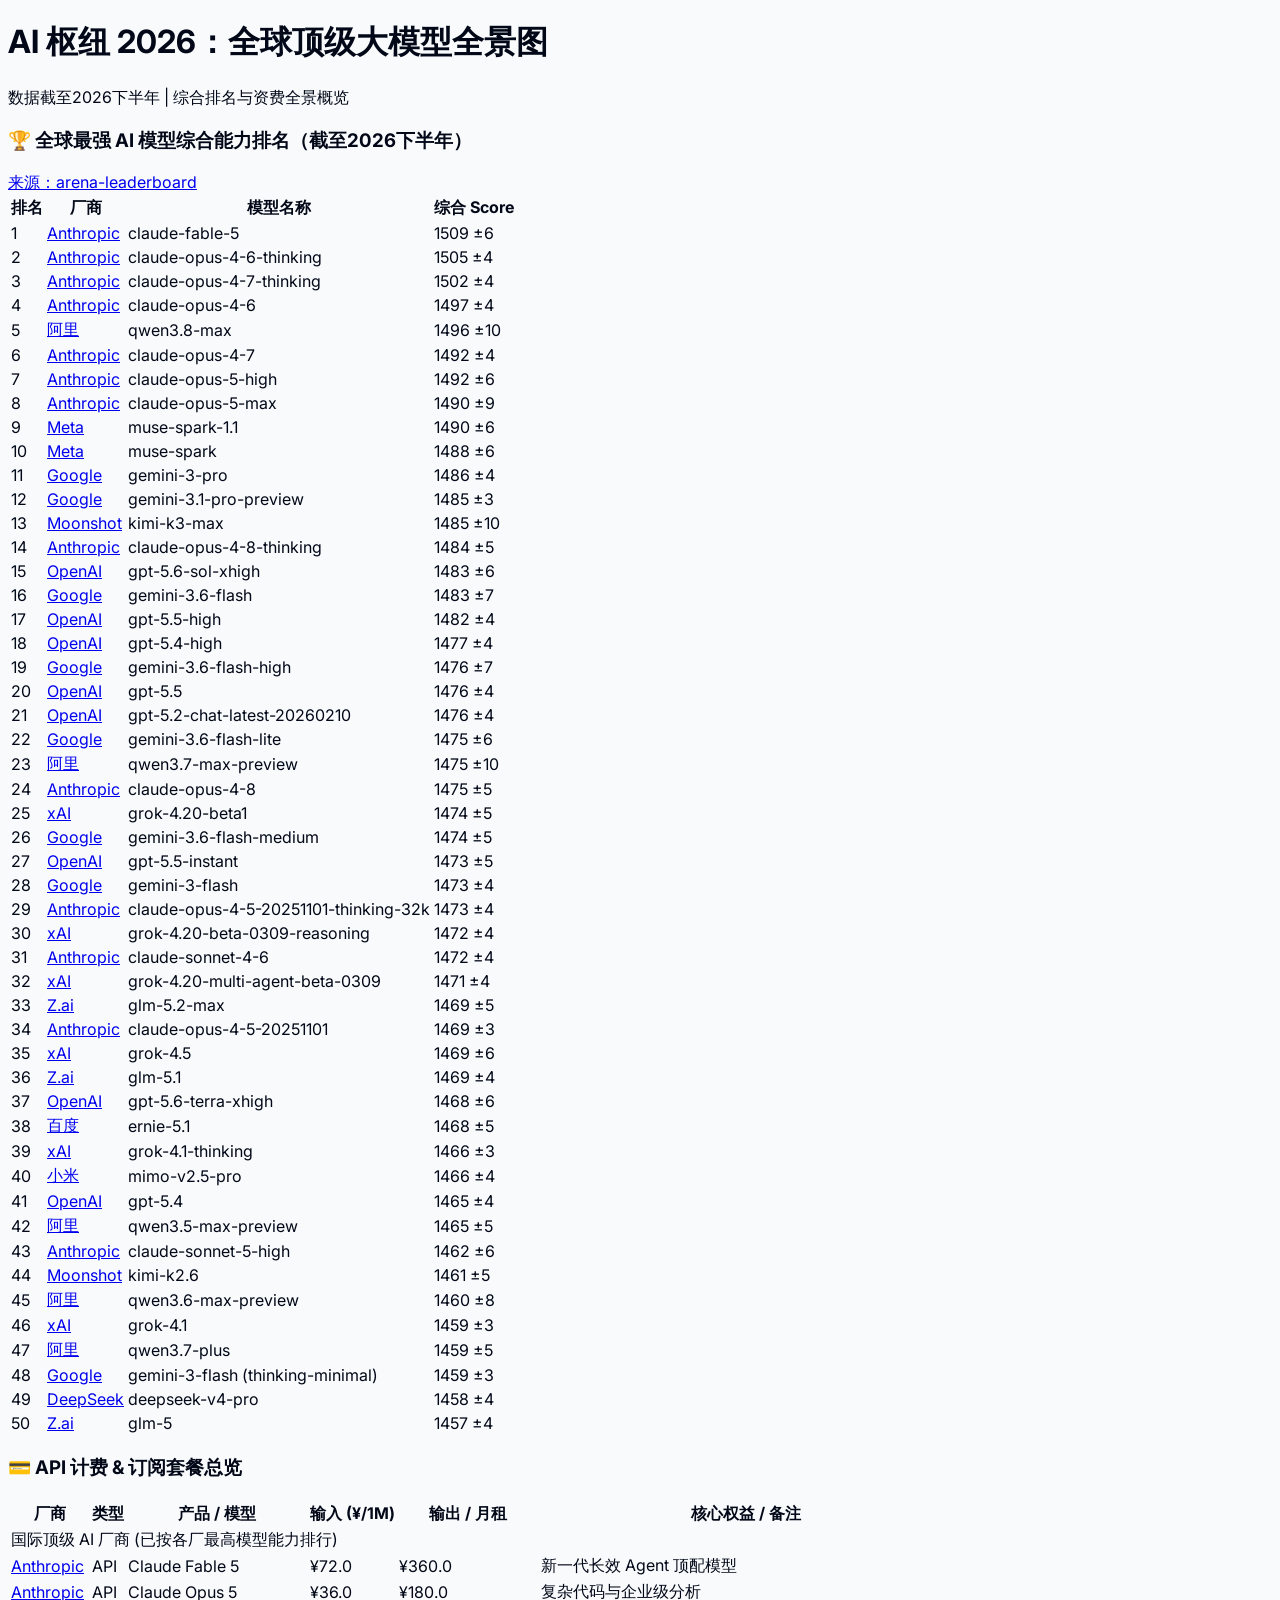
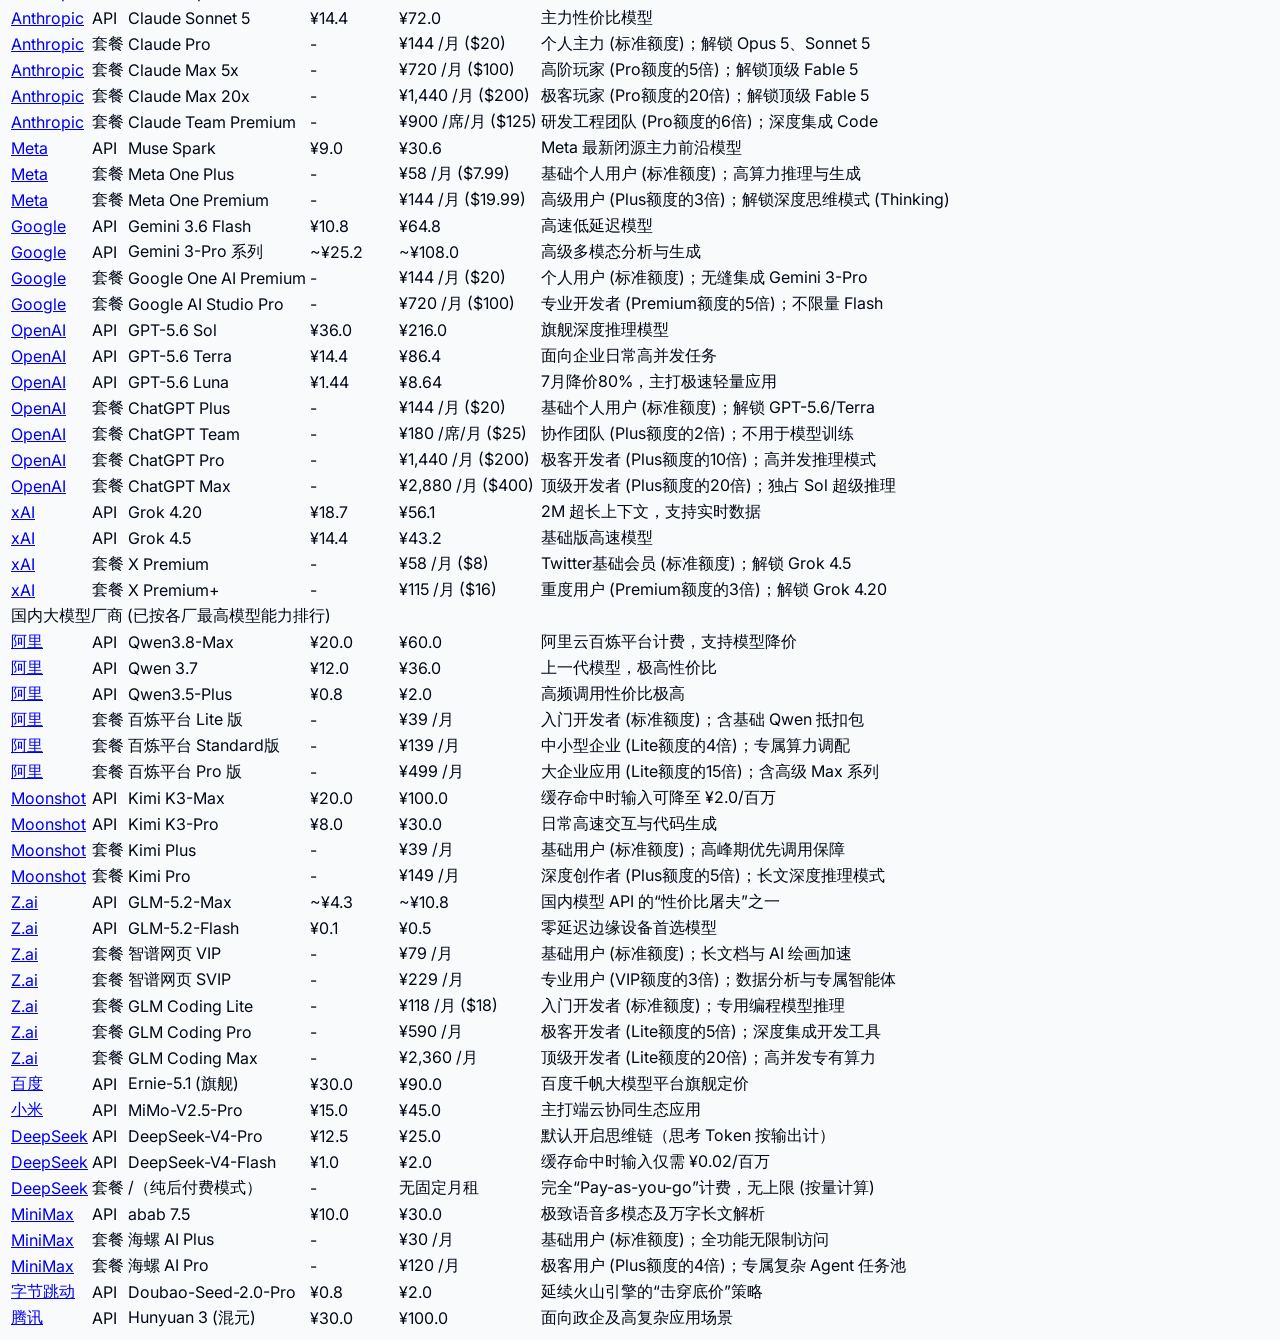
==== index.html @ 452c0cf6 "sync: left align columns on gh-pages" ====
<!DOCTYPE html>
<html lang="zh-CN">
<head>
    <meta charset="UTF-8">
    <meta name="viewport" content="width=device-width, initial-scale=1.0">
    <title>AI大模型深度报告 2026</title>
    <script src="https://cdn.tailwindcss.com"></script>
    <script>
      tailwind.config = {
        darkMode: ["class"],
        theme: {
          extend: {
            colors: {
              border: "hsl(var(--border))",
              input: "hsl(var(--input))",
              ring: "hsl(var(--ring))",
              background: "hsl(var(--background))",
              foreground: "hsl(var(--foreground))",
              primary: { DEFAULT: "hsl(var(--primary))", foreground: "hsl(var(--primary-foreground))" },
              secondary: { DEFAULT: "hsl(var(--secondary))", foreground: "hsl(var(--secondary-foreground))" },
              destructive: { DEFAULT: "hsl(var(--destructive))", foreground: "hsl(var(--destructive-foreground))" },
              muted: { DEFAULT: "hsl(var(--muted))", foreground: "hsl(var(--muted-foreground))" },
              accent: { DEFAULT: "hsl(var(--accent))", foreground: "hsl(var(--accent-foreground))" },
              card: { DEFAULT: "hsl(var(--card))", foreground: "hsl(var(--card-foreground))" },
            }
          }
        }
      }
    </script>
    <link rel="stylesheet" href="style.css">
</head>
<body class="bg-background text-foreground h-screen w-screen flex flex-col p-4 md:p-6 gap-6 overflow-hidden">
    
    <!-- Header -->
    <div class="flex justify-between items-end shrink-0 px-2">
        <div>
            <h1 class="text-3xl font-extrabold tracking-tight">AI 枢纽 2026：全球顶级大模型全景图</h1>
            <p class="text-sm text-muted-foreground mt-2 font-medium">数据截至2026下半年 | 综合排名与资费全景概览</p>
        </div>
    </div>

    <!-- Main Layout (Full height flex with internal scroll) -->
    <div class="flex-1 grid grid-cols-1 xl:grid-cols-[33%_67%] gap-6 min-h-0">
        
        <!-- Left Column: Top 50 -->
        <div class="rounded-xl border bg-card text-card-foreground shadow-sm flex flex-col min-h-0 relative overflow-hidden">
            <div class="px-6 py-4 border-b shrink-0 bg-muted/10 backdrop-blur-sm z-20 flex justify-between items-center">
                <h3 class="text-lg font-bold">🏆 全球最强 AI 模型综合能力排名（截至2026下半年）</h3>
                <a href="https://huggingface.co/spaces/lmarena-ai/arena-leaderboard" target="_blank" class="text-[10px] text-muted-foreground hover:text-foreground bg-muted px-2 py-1 rounded shadow-sm border transition-colors hover:bg-muted/80" title="访问 LMSYS Leaderboard">来源：arena-leaderboard</a>
            </div>
            <div class="flex-1 overflow-y-auto custom-scrollbar relative z-0">
                <table class="w-full text-sm">
                    <thead class="[&_tr]:border-b sticky top-0 bg-card/95 backdrop-blur z-10 shadow-sm">
                        <tr class="text-muted-foreground">
                            <th class="h-8 px-2 text-center font-medium w-12">排名</th>
                            <th class="h-8 px-2 text-left font-medium w-24">厂商</th>
                            <th class="h-8 px-2 text-left font-medium w-auto">模型名称</th>
                            <th class="h-8 px-2 text-left font-medium w-20">综合 Score</th>
                        </tr>
                    </thead>
                    <tbody id="top50-tbody" class="[&_tr:last-child]:border-0">
                        <!-- JS Inject -->
                    </tbody>
                </table>
            </div>
        </div>

        <!-- Right Column: Unified Pricing & Plans -->
        <div class="rounded-xl border bg-card text-card-foreground shadow-sm flex flex-col min-h-0 relative overflow-hidden">
            <div class="px-6 py-4 border-b shrink-0 bg-muted/10 backdrop-blur-sm z-20">
                <h3 class="text-lg font-bold">💳 API 计费 & 订阅套餐总览</h3>
            </div>
            <div class="flex-1 overflow-y-auto custom-scrollbar relative z-0">
                <table class="w-full text-sm">
                    <thead class="[&_tr]:border-b sticky top-0 bg-card/95 backdrop-blur z-10 shadow-sm">
                        <tr class="text-muted-foreground">
                            <th class="h-8 px-6 text-left font-medium">厂商</th>
                            <th class="h-8 px-4 text-left font-medium w-20">类型</th>
                            <th class="h-8 px-4 text-left font-medium">产品 / 模型</th>
                            <th class="h-8 px-4 text-right font-medium whitespace-nowrap">输入 (¥/1M)</th>
                            <th class="h-8 px-4 text-right font-medium whitespace-nowrap">输出 / 月租</th>
                            <th class="h-8 px-6 text-left font-medium max-w-[250px]">核心权益 / 备注</th>
                        </tr>
                    </thead>
                    <tbody id="unified-pricing-tbody" class="[&_tr:last-child]:border-0">
                        <!-- JS Inject -->
                    </tbody>
                </table>
            </div>
        </div>

    </div>

    <script type="module" src="script.js"></script>
</body>
</html>
---- style.css ----
@import url('https://fonts.googleapis.com/css2?family=Inter:wght@400;500;600;700&display=swap');

:root {
  --background: 210 40% 98%;
  --foreground: 222.2 84% 4.9%;
  --card: 0 0% 100%;
  --card-foreground: 222.2 84% 4.9%;
  --popover: 0 0% 100%;
  --popover-foreground: 222.2 84% 4.9%;
  --primary: 221.2 83.2% 53.3%;
  --primary-foreground: 210 40% 98%;
  --secondary: 210 40% 96.1%;
  --secondary-foreground: 222.2 47.4% 11.2%;
  --muted: 210 40% 96.1%;
  --muted-foreground: 215.4 16.3% 46.9%;
  --accent: 210 40% 96.1%;
  --accent-foreground: 222.2 47.4% 11.2%;
  --destructive: 0 84.2% 60.2%;
  --destructive-foreground: 210 40% 98%;
  --border: 214.3 31.8% 91.4%;
  --input: 214.3 31.8% 91.4%;
  --ring: 221.2 83.2% 53.3%;
  --radius: 0.75rem;
}

body {
  font-family: 'Inter', sans-serif;
  background-color: hsl(var(--background));
  color: hsl(var(--foreground));
  -webkit-font-smoothing: antialiased;
}

/* Custom Scrollbar for sleek UI */
.custom-scrollbar::-webkit-scrollbar {
  width: 6px;
  height: 6px;
}
.custom-scrollbar::-webkit-scrollbar-track {
  background: transparent;
}
.custom-scrollbar::-webkit-scrollbar-thumb {
  background: hsl(var(--border));
  border-radius: 9999px;
}
.custom-scrollbar::-webkit-scrollbar-thumb:hover {
  background: hsl(var(--muted-foreground));
}
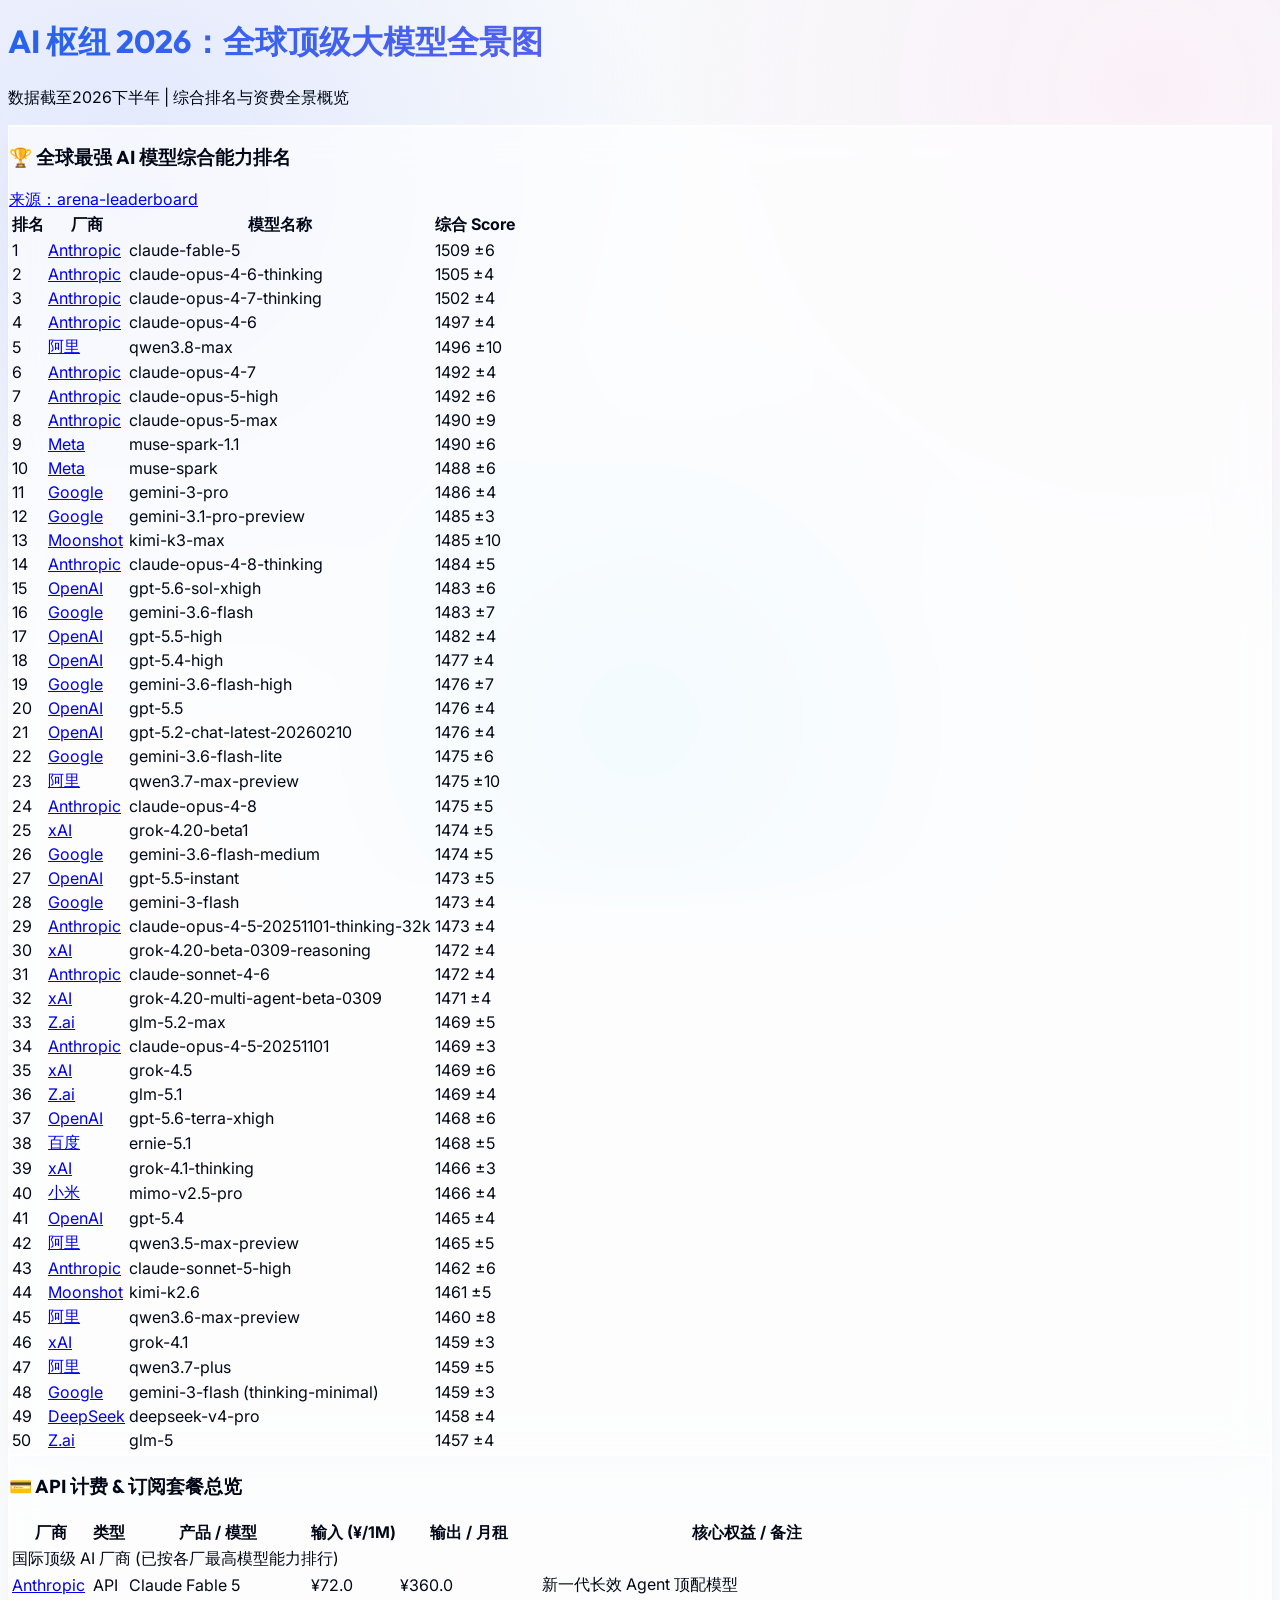
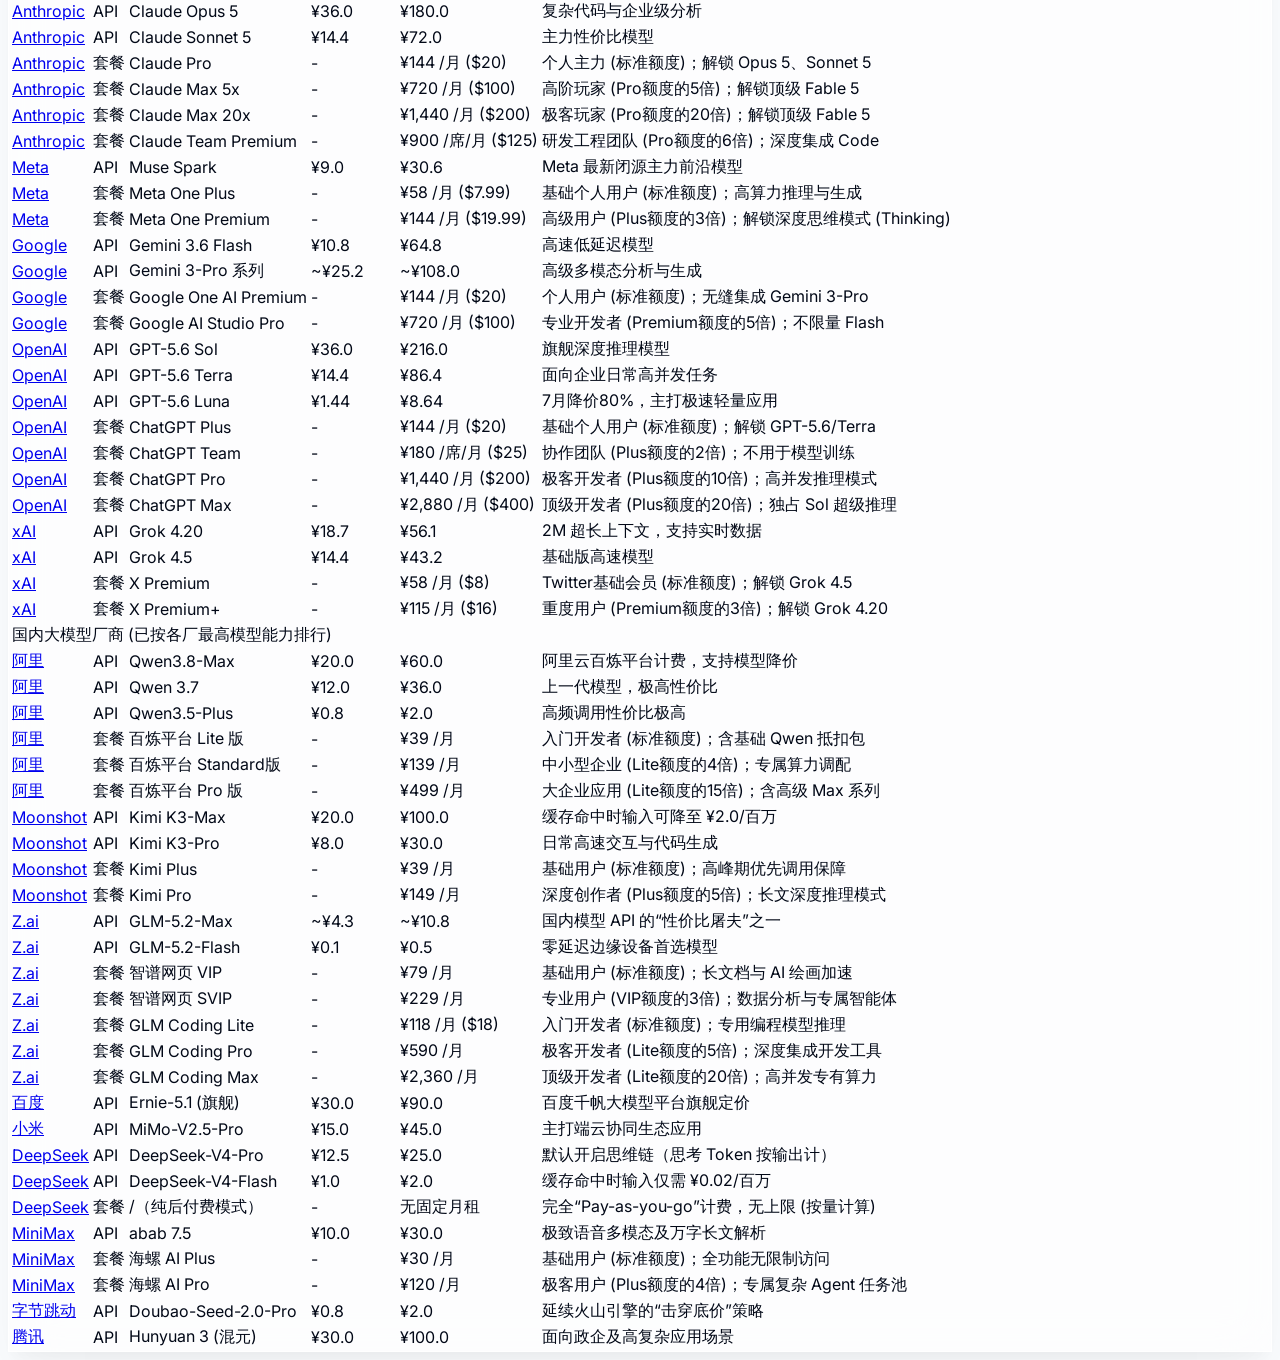
==== commit 71a02290: "sync: ultra premium glassmorphism redesign on gh-pages" ====
--- a/index.html
+++ b/index.html
@@ -29,12 +29,13 @@
     </script>
     <link rel="stylesheet" href="style.css">
 </head>
-<body class="bg-background text-foreground h-screen w-screen flex flex-col p-4 md:p-6 gap-6 overflow-hidden">
-    
+<body class="bg-background text-foreground h-screen w-full flex flex-col items-center overflow-hidden">
+    <div class="bg-animated"></div>
+    <div class="w-full max-w-screen-2xl h-full flex flex-col p-4 md:p-6 md:py-8 gap-6 min-h-0">
     <!-- Header -->
-    <div class="flex justify-between items-end shrink-0 px-2">
+    <div class="flex justify-between items-end shrink-0 px-2 animate-fade-in">
         <div>
-            <h1 class="text-3xl font-extrabold tracking-tight">AI 枢纽 2026：全球顶级大模型全景图</h1>
+            <h1 class="text-4xl md:text-5xl font-extrabold tracking-tight text-gradient pb-1">AI 枢纽 2026：全球顶级大模型全景图</h1>
             <p class="text-sm text-muted-foreground mt-2 font-medium">数据截至2026下半年 | 综合排名与资费全景概览</p>
         </div>
     </div>
@@ -43,9 +44,9 @@
     <div class="flex-1 grid grid-cols-1 xl:grid-cols-[33%_67%] gap-6 min-h-0">
         
         <!-- Left Column: Top 50 -->
-        <div class="rounded-xl border bg-card text-card-foreground shadow-sm flex flex-col min-h-0 relative overflow-hidden">
-            <div class="px-6 py-4 border-b shrink-0 bg-muted/10 backdrop-blur-sm z-20 flex justify-between items-center">
-                <h3 class="text-lg font-bold">🏆 全球最强 AI 模型综合能力排名（截至2026下半年）</h3>
+        <div class="glass-card rounded-2xl text-card-foreground flex flex-col min-h-0 relative overflow-hidden animate-fade-in delay-100">
+            <div class="px-6 py-5 border-b border-white/40 shrink-0 bg-white/40 z-20 flex justify-between items-center">
+                <h3 class="text-lg font-bold font-outfit text-slate-800">🏆 全球最强 AI 模型综合能力排名</h3>
                 <a href="https://huggingface.co/spaces/lmarena-ai/arena-leaderboard" target="_blank" class="text-[10px] text-muted-foreground hover:text-foreground bg-muted px-2 py-1 rounded shadow-sm border transition-colors hover:bg-muted/80" title="访问 LMSYS Leaderboard">来源：arena-leaderboard</a>
             </div>
             <div class="flex-1 overflow-y-auto custom-scrollbar relative z-0">
@@ -66,9 +67,9 @@
         </div>
 
         <!-- Right Column: Unified Pricing & Plans -->
-        <div class="rounded-xl border bg-card text-card-foreground shadow-sm flex flex-col min-h-0 relative overflow-hidden">
-            <div class="px-6 py-4 border-b shrink-0 bg-muted/10 backdrop-blur-sm z-20">
-                <h3 class="text-lg font-bold">💳 API 计费 & 订阅套餐总览</h3>
+        <div class="glass-card rounded-2xl text-card-foreground flex flex-col min-h-0 relative overflow-hidden animate-fade-in delay-200">
+            <div class="px-6 py-5 border-b border-white/40 shrink-0 bg-white/40 z-20">
+                <h3 class="text-lg font-bold font-outfit text-slate-800">💳 API 计费 & 订阅套餐总览</h3>
             </div>
             <div class="flex-1 overflow-y-auto custom-scrollbar relative z-0">
                 <table class="w-full text-sm">
@@ -77,8 +78,8 @@
                             <th class="h-8 px-6 text-left font-medium">厂商</th>
                             <th class="h-8 px-4 text-left font-medium w-20">类型</th>
                             <th class="h-8 px-4 text-left font-medium">产品 / 模型</th>
-                            <th class="h-8 px-4 text-right font-medium whitespace-nowrap">输入 (¥/1M)</th>
-                            <th class="h-8 px-4 text-right font-medium whitespace-nowrap">输出 / 月租</th>
+                            <th class="h-8 px-4 text-left font-medium whitespace-nowrap">输入 (¥/1M)</th>
+                            <th class="h-8 px-4 text-left font-medium whitespace-nowrap">输出 / 月租</th>
                             <th class="h-8 px-6 text-left font-medium max-w-[250px]">核心权益 / 备注</th>
                         </tr>
                     </thead>
@@ -90,6 +91,7 @@
         </div>
 
     </div>
+    </div>
 
     <script type="module" src="script.js"></script>
 </body>
--- a/style.css
+++ b/style.css
@@ -1,36 +1,87 @@
-@import url('https://fonts.googleapis.com/css2?family=Inter:wght@400;500;600;700&display=swap');
+@import url('https://fonts.googleapis.com/css2?family=Inter:wght@400;500;600;700&family=Outfit:wght@500;700;800;900&display=swap');
 
 :root {
   --background: 210 40% 98%;
   --foreground: 222.2 84% 4.9%;
   --card: 0 0% 100%;
   --card-foreground: 222.2 84% 4.9%;
-  --popover: 0 0% 100%;
-  --popover-foreground: 222.2 84% 4.9%;
   --primary: 221.2 83.2% 53.3%;
   --primary-foreground: 210 40% 98%;
-  --secondary: 210 40% 96.1%;
-  --secondary-foreground: 222.2 47.4% 11.2%;
   --muted: 210 40% 96.1%;
   --muted-foreground: 215.4 16.3% 46.9%;
-  --accent: 210 40% 96.1%;
-  --accent-foreground: 222.2 47.4% 11.2%;
-  --destructive: 0 84.2% 60.2%;
-  --destructive-foreground: 210 40% 98%;
   --border: 214.3 31.8% 91.4%;
-  --input: 214.3 31.8% 91.4%;
-  --ring: 221.2 83.2% 53.3%;
-  --radius: 0.75rem;
 }
 
 body {
   font-family: 'Inter', sans-serif;
-  background-color: hsl(var(--background));
   color: hsl(var(--foreground));
   -webkit-font-smoothing: antialiased;
+  background-color: #f8fafc;
 }
 
-/* Custom Scrollbar for sleek UI */
+/* Animated Mesh Gradient Background */
+.bg-animated {
+  position: fixed;
+  top: 0; left: 0; width: 100vw; height: 100vh;
+  z-index: -1;
+  background: 
+    radial-gradient(circle at 10% 20%, rgba(199, 210, 254, 0.45) 0%, transparent 40%),
+    radial-gradient(circle at 90% 10%, rgba(252, 231, 243, 0.45) 0%, transparent 40%),
+    radial-gradient(circle at 50% 80%, rgba(186, 230, 253, 0.45) 0%, transparent 40%);
+  background-size: 100% 100%;
+  animation: bgShift 15s ease-in-out infinite alternate;
+}
+
+@keyframes bgShift {
+  0% { transform: scale(1); }
+  50% { transform: scale(1.1) translate(2%, 2%); }
+  100% { transform: scale(1) translate(-2%, -2%); }
+}
+
+h1, h2, h3, .font-outfit {
+  font-family: 'Outfit', sans-serif;
+}
+
+/* Premium Glassmorphism Cards */
+.glass-card {
+  background: rgba(255, 255, 255, 0.65);
+  backdrop-filter: blur(24px);
+  -webkit-backdrop-filter: blur(24px);
+  border: 1px solid rgba(255, 255, 255, 0.7);
+  box-shadow: 
+    0 20px 40px -15px rgba(0, 0, 0, 0.05), 
+    0 10px 15px -3px rgba(0, 0, 0, 0.03),
+    inset 0 1px 0 rgba(255, 255, 255, 1);
+}
+
+/* Smooth Table Row Hover */
+.table-row-hover {
+  transition: all 0.2s cubic-bezier(0.4, 0, 0.2, 1);
+}
+.table-row-hover:hover {
+  background-color: rgba(255, 255, 255, 0.8);
+  box-shadow: 0 4px 12px rgba(0, 0, 0, 0.03);
+  transform: translateY(-1px) scale(1.002);
+  z-index: 10;
+  position: relative;
+}
+
+/* Gradient Text for Main Title */
+.text-gradient {
+  background: linear-gradient(135deg, #2563eb, #8b5cf6, #db2777);
+  -webkit-background-clip: text;
+  -webkit-text-fill-color: transparent;
+  background-size: 200% 200%;
+  animation: gradientText 5s ease infinite;
+}
+
+@keyframes gradientText {
+  0% { background-position: 0% 50%; }
+  50% { background-position: 100% 50%; }
+  100% { background-position: 0% 50%; }
+}
+
+/* Custom Scrollbar */
 .custom-scrollbar::-webkit-scrollbar {
   width: 6px;
   height: 6px;
@@ -39,9 +90,25 @@
   background: transparent;
 }
 .custom-scrollbar::-webkit-scrollbar-thumb {
-  background: hsl(var(--border));
+  background: rgba(0,0,0,0.12);
   border-radius: 9999px;
 }
 .custom-scrollbar::-webkit-scrollbar-thumb:hover {
-  background: hsl(var(--muted-foreground));
+  background: rgba(0,0,0,0.25);
 }
+
+/* Staggered Entry Animation */
+.animate-fade-in {
+  animation: fadeInUp 0.6s cubic-bezier(0.16, 1, 0.3, 1) forwards;
+  opacity: 0;
+  transform: translateY(20px);
+}
+.delay-100 { animation-delay: 100ms; }
+.delay-200 { animation-delay: 200ms; }
+
+@keyframes fadeInUp {
+  to {
+    opacity: 1;
+    transform: translateY(0);
+  }
+}
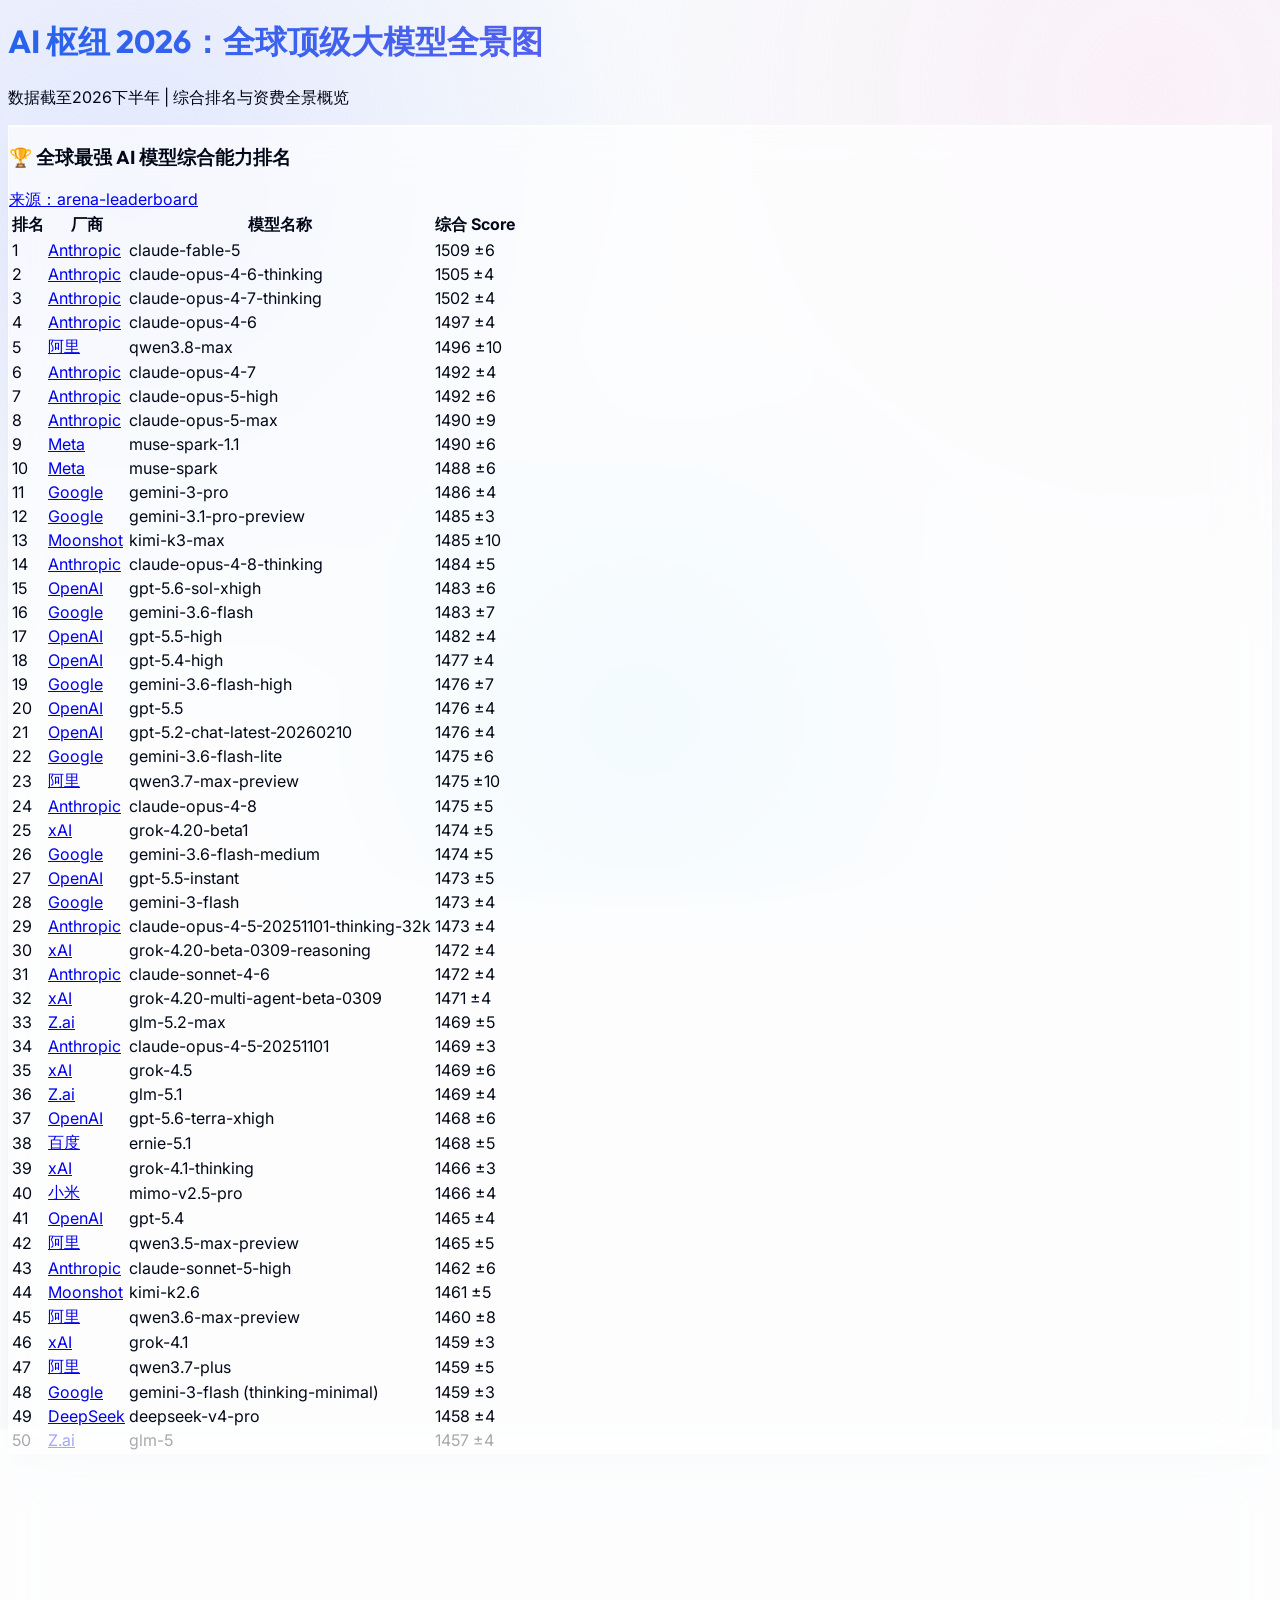
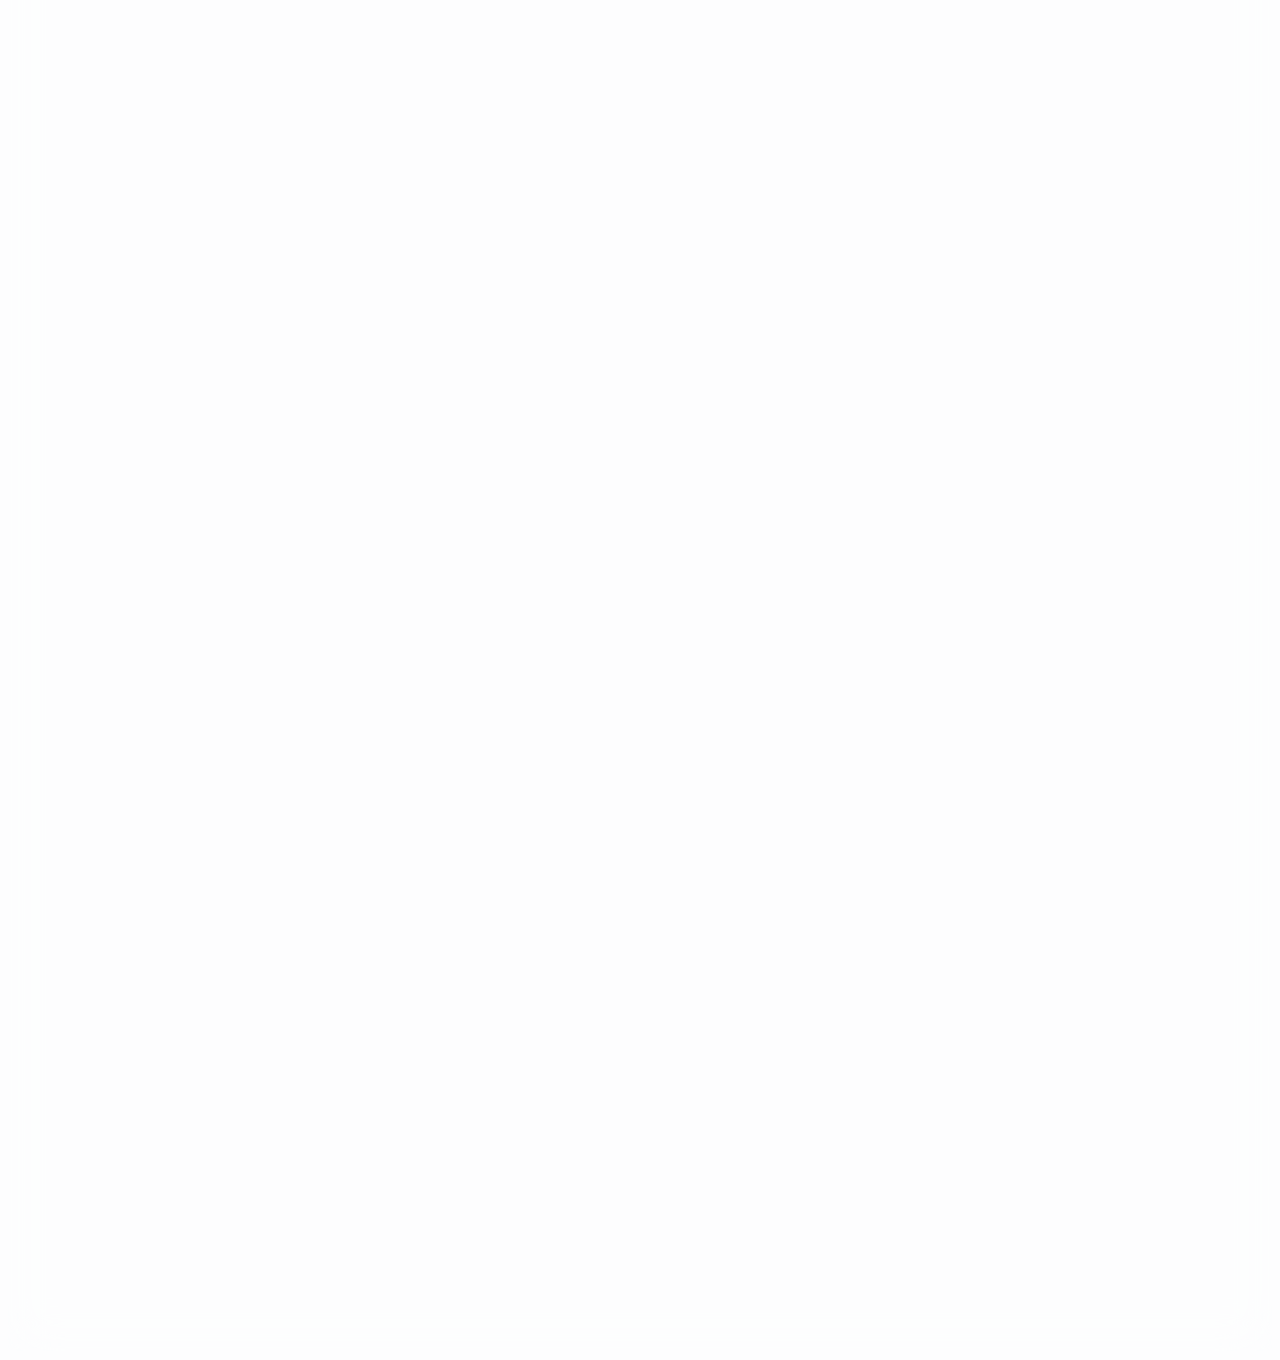
==== commit 71e39f1e: "sync: fix layout bugs on gh-pages" ====
--- a/index.html
+++ b/index.html
@@ -41,7 +41,7 @@
     </div>
 
     <!-- Main Layout (Full height flex with internal scroll) -->
-    <div class="flex-1 grid grid-cols-1 xl:grid-cols-[33%_67%] gap-6 min-h-0">
+    <div class="flex-1 grid grid-cols-1 xl:grid-cols-[40%_60%] gap-6 min-h-0">
         
         <!-- Left Column: Top 50 -->
         <div class="glass-card rounded-2xl text-card-foreground flex flex-col min-h-0 relative overflow-hidden animate-fade-in delay-100">
@@ -53,10 +53,11 @@
                 <table class="w-full text-sm">
                     <thead class="[&_tr]:border-b sticky top-0 bg-card/95 backdrop-blur z-10 shadow-sm">
                         <tr class="text-muted-foreground">
-                            <th class="h-8 px-2 text-center font-medium w-12">排名</th>
-                            <th class="h-8 px-2 text-left font-medium w-24">厂商</th>
-                            <th class="h-8 px-2 text-left font-medium w-auto">模型名称</th>
-                            <th class="h-8 px-2 text-left font-medium w-20">综合 Score</th>
+                            <th class="h-8 px-4 text-center font-medium whitespace-nowrap w-max">排名</th>
+                            <th class="h-8 px-4 text-left font-medium whitespace-nowrap w-max">厂商</th>
+                            <th class="h-8 px-4 text-left font-medium whitespace-nowrap w-max">模型名称</th>
+                            <th class="h-8 px-4 text-left font-medium whitespace-nowrap w-max">综合 Score</th>
+                            <th class="w-full"></th>
                         </tr>
                     </thead>
                     <tbody id="top50-tbody" class="[&_tr:last-child]:border-0">
@@ -75,12 +76,12 @@
                 <table class="w-full text-sm">
                     <thead class="[&_tr]:border-b sticky top-0 bg-card/95 backdrop-blur z-10 shadow-sm">
                         <tr class="text-muted-foreground">
-                            <th class="h-8 px-6 text-left font-medium">厂商</th>
-                            <th class="h-8 px-4 text-left font-medium w-20">类型</th>
-                            <th class="h-8 px-4 text-left font-medium">产品 / 模型</th>
-                            <th class="h-8 px-4 text-left font-medium whitespace-nowrap">输入 (¥/1M)</th>
-                            <th class="h-8 px-4 text-left font-medium whitespace-nowrap">输出 / 月租</th>
-                            <th class="h-8 px-6 text-left font-medium max-w-[250px]">核心权益 / 备注</th>
+                            <th class="h-8 px-4 text-left font-medium whitespace-nowrap w-max">厂商</th>
+                            <th class="h-8 px-4 text-left font-medium whitespace-nowrap w-max">类型</th>
+                            <th class="h-8 px-4 text-left font-medium whitespace-nowrap w-max">产品 / 模型</th>
+                            <th class="h-8 px-4 text-left font-medium whitespace-nowrap w-max">输入 (¥/1M)</th>
+                            <th class="h-8 px-4 text-left font-medium whitespace-nowrap w-max">输出 / 月租</th>
+                            <th class="h-8 px-4 text-left font-medium w-full">核心权益 / 备注</th>
                         </tr>
                     </thead>
                     <tbody id="unified-pricing-tbody" class="[&_tr:last-child]:border-0">
--- a/style.css
+++ b/style.css
@@ -56,14 +56,11 @@
 
 /* Smooth Table Row Hover */
 .table-row-hover {
-  transition: all 0.2s cubic-bezier(0.4, 0, 0.2, 1);
+  transition: all 0.2s ease-out;
 }
 .table-row-hover:hover {
-  background-color: rgba(255, 255, 255, 0.8);
-  box-shadow: 0 4px 12px rgba(0, 0, 0, 0.03);
-  transform: translateY(-1px) scale(1.002);
-  z-index: 10;
-  position: relative;
+  background-color: rgba(255, 255, 255, 0.85);
+  box-shadow: 0 4px 12px rgba(0, 0, 0, 0.04);
 }
 
 /* Gradient Text for Main Title */
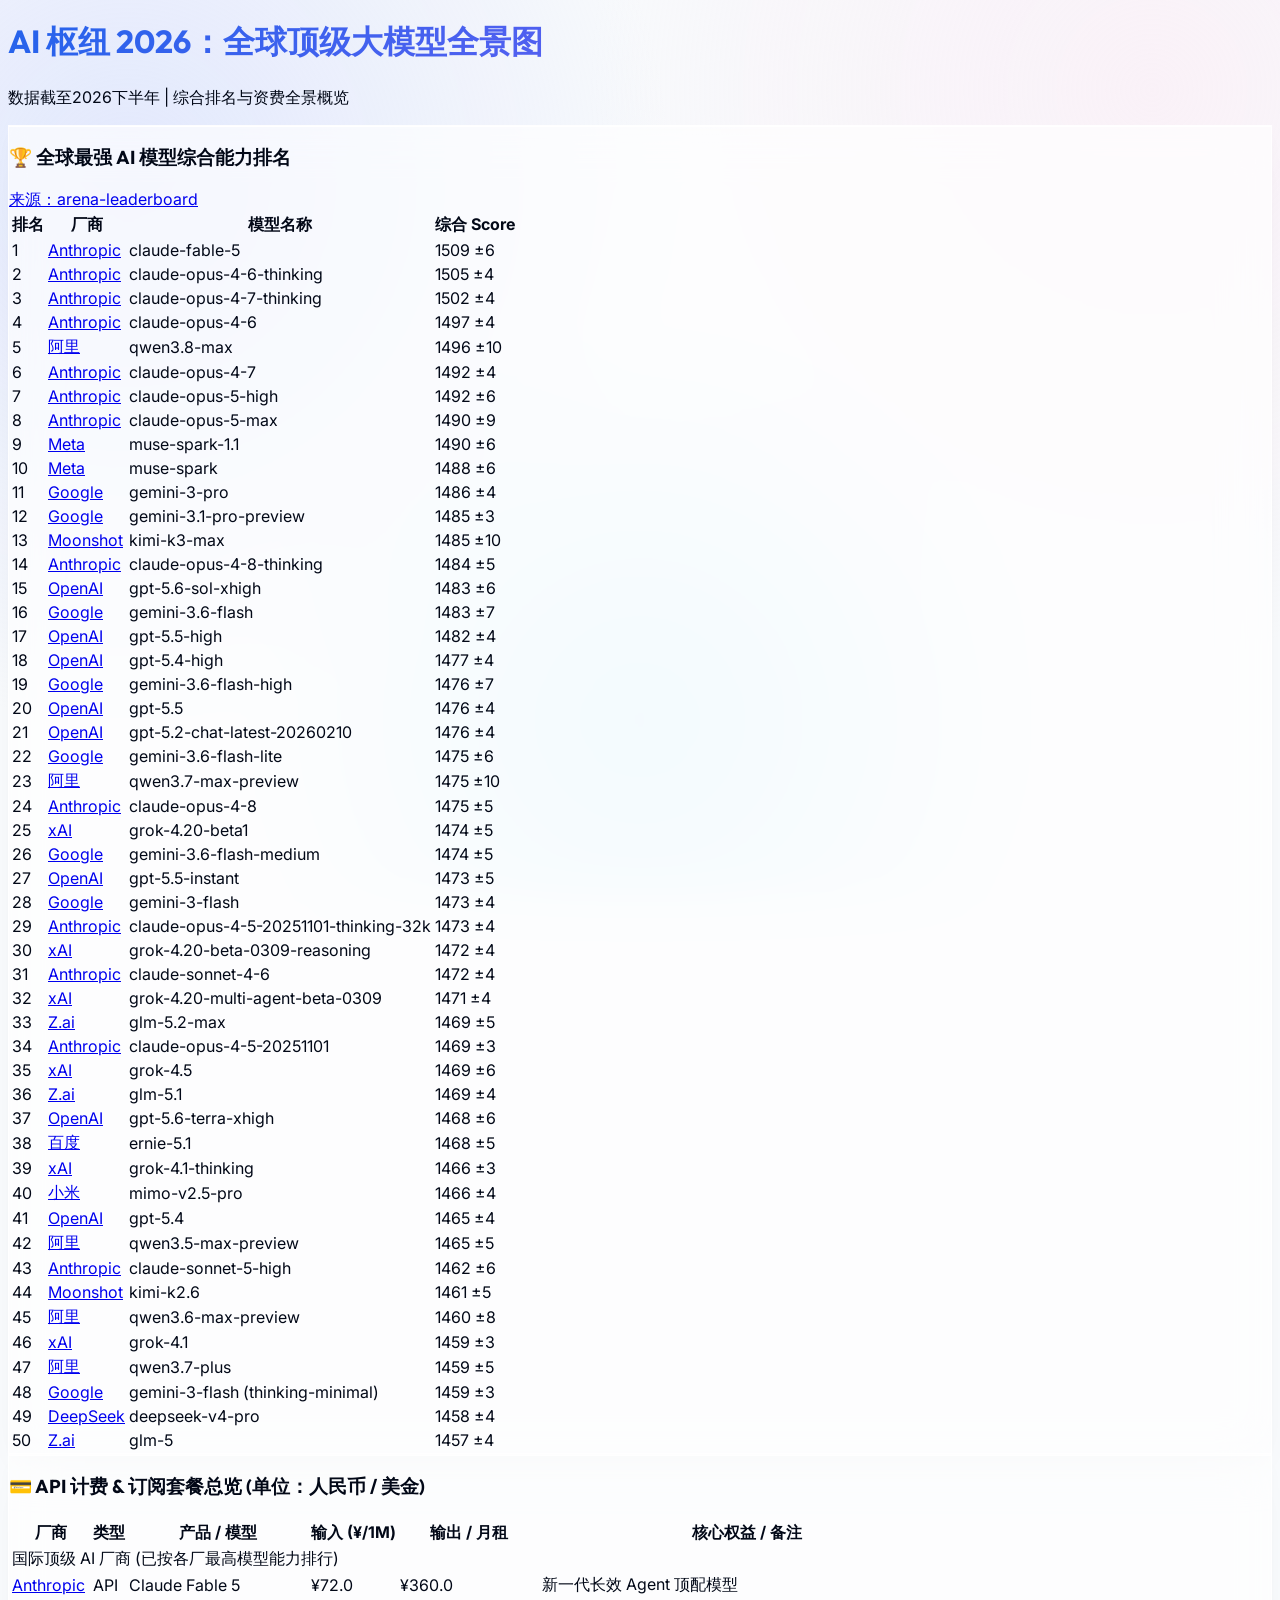
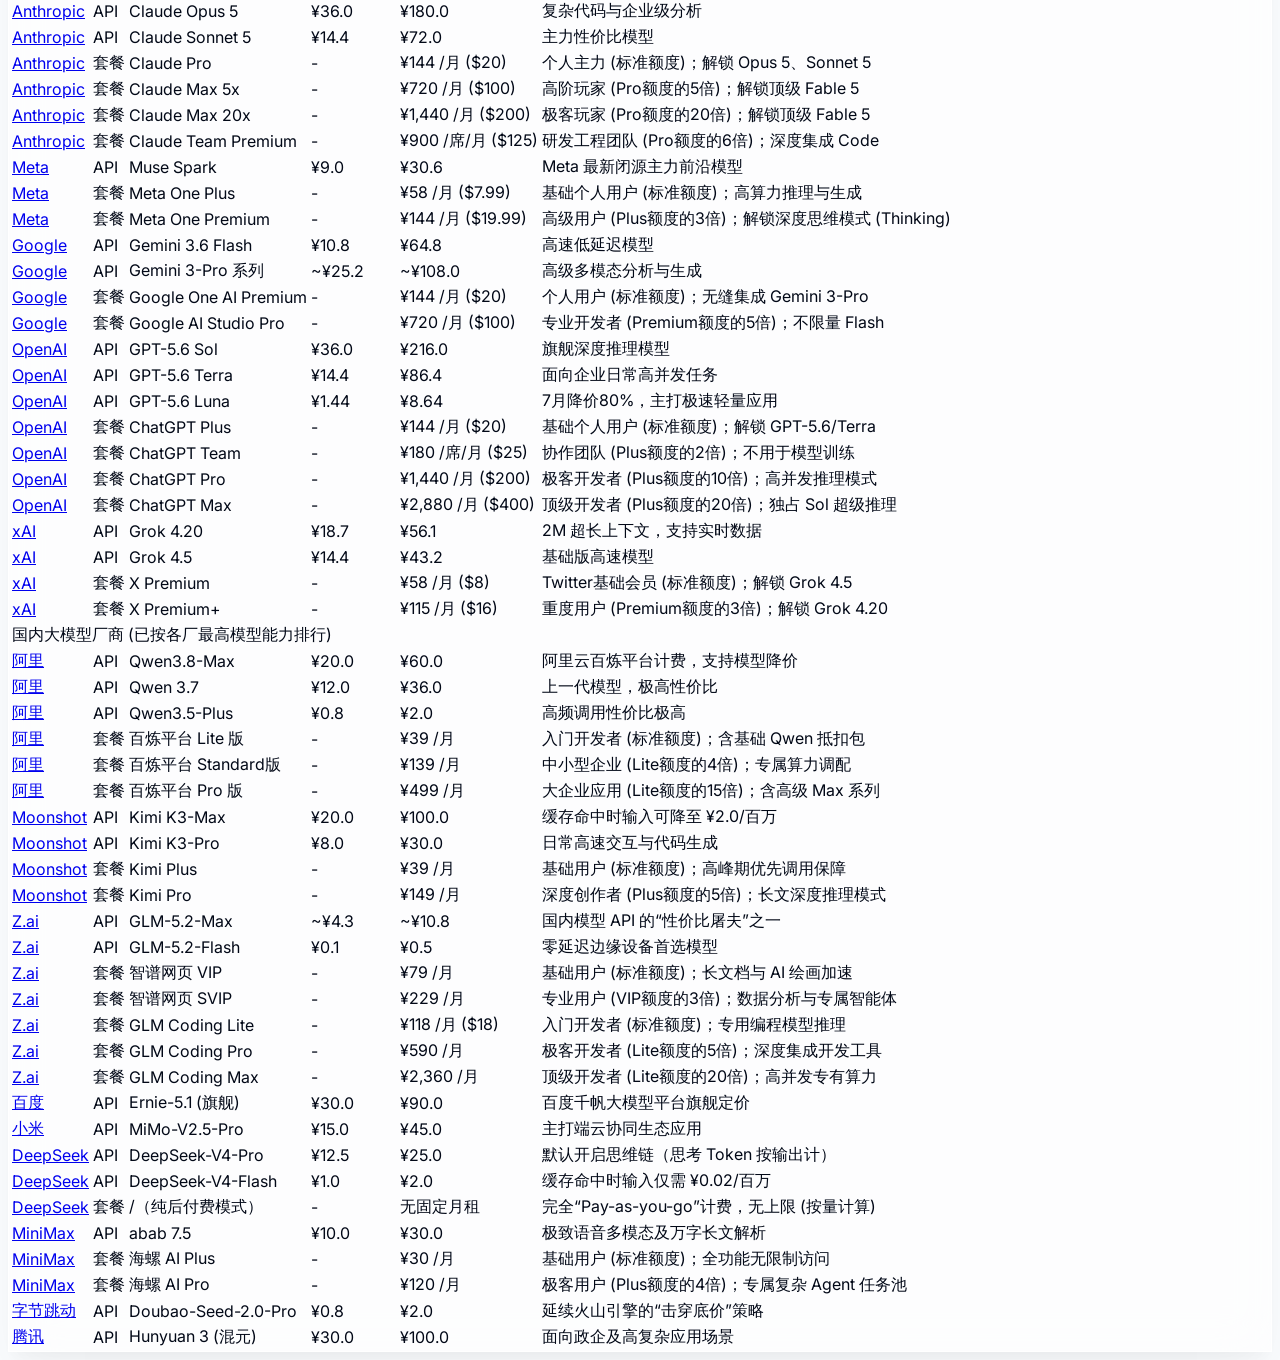
==== commit aad05b31: "sync: add currency units on gh-pages" ====
--- a/index.html
+++ b/index.html
@@ -70,7 +70,7 @@
         <!-- Right Column: Unified Pricing & Plans -->
         <div class="glass-card rounded-2xl text-card-foreground flex flex-col min-h-0 relative overflow-hidden animate-fade-in delay-200">
             <div class="px-6 py-5 border-b border-white/40 shrink-0 bg-white/40 z-20">
-                <h3 class="text-lg font-bold font-outfit text-slate-800">💳 API 计费 & 订阅套餐总览</h3>
+                <h3 class="text-lg font-bold font-outfit text-slate-800">💳 API 计费 & 订阅套餐总览 <span class="text-[13px] font-normal text-slate-500 ml-1">(单位：人民币 / 美金)</span></h3>
             </div>
             <div class="flex-1 overflow-y-auto custom-scrollbar relative z-0">
                 <table class="w-full text-sm">
